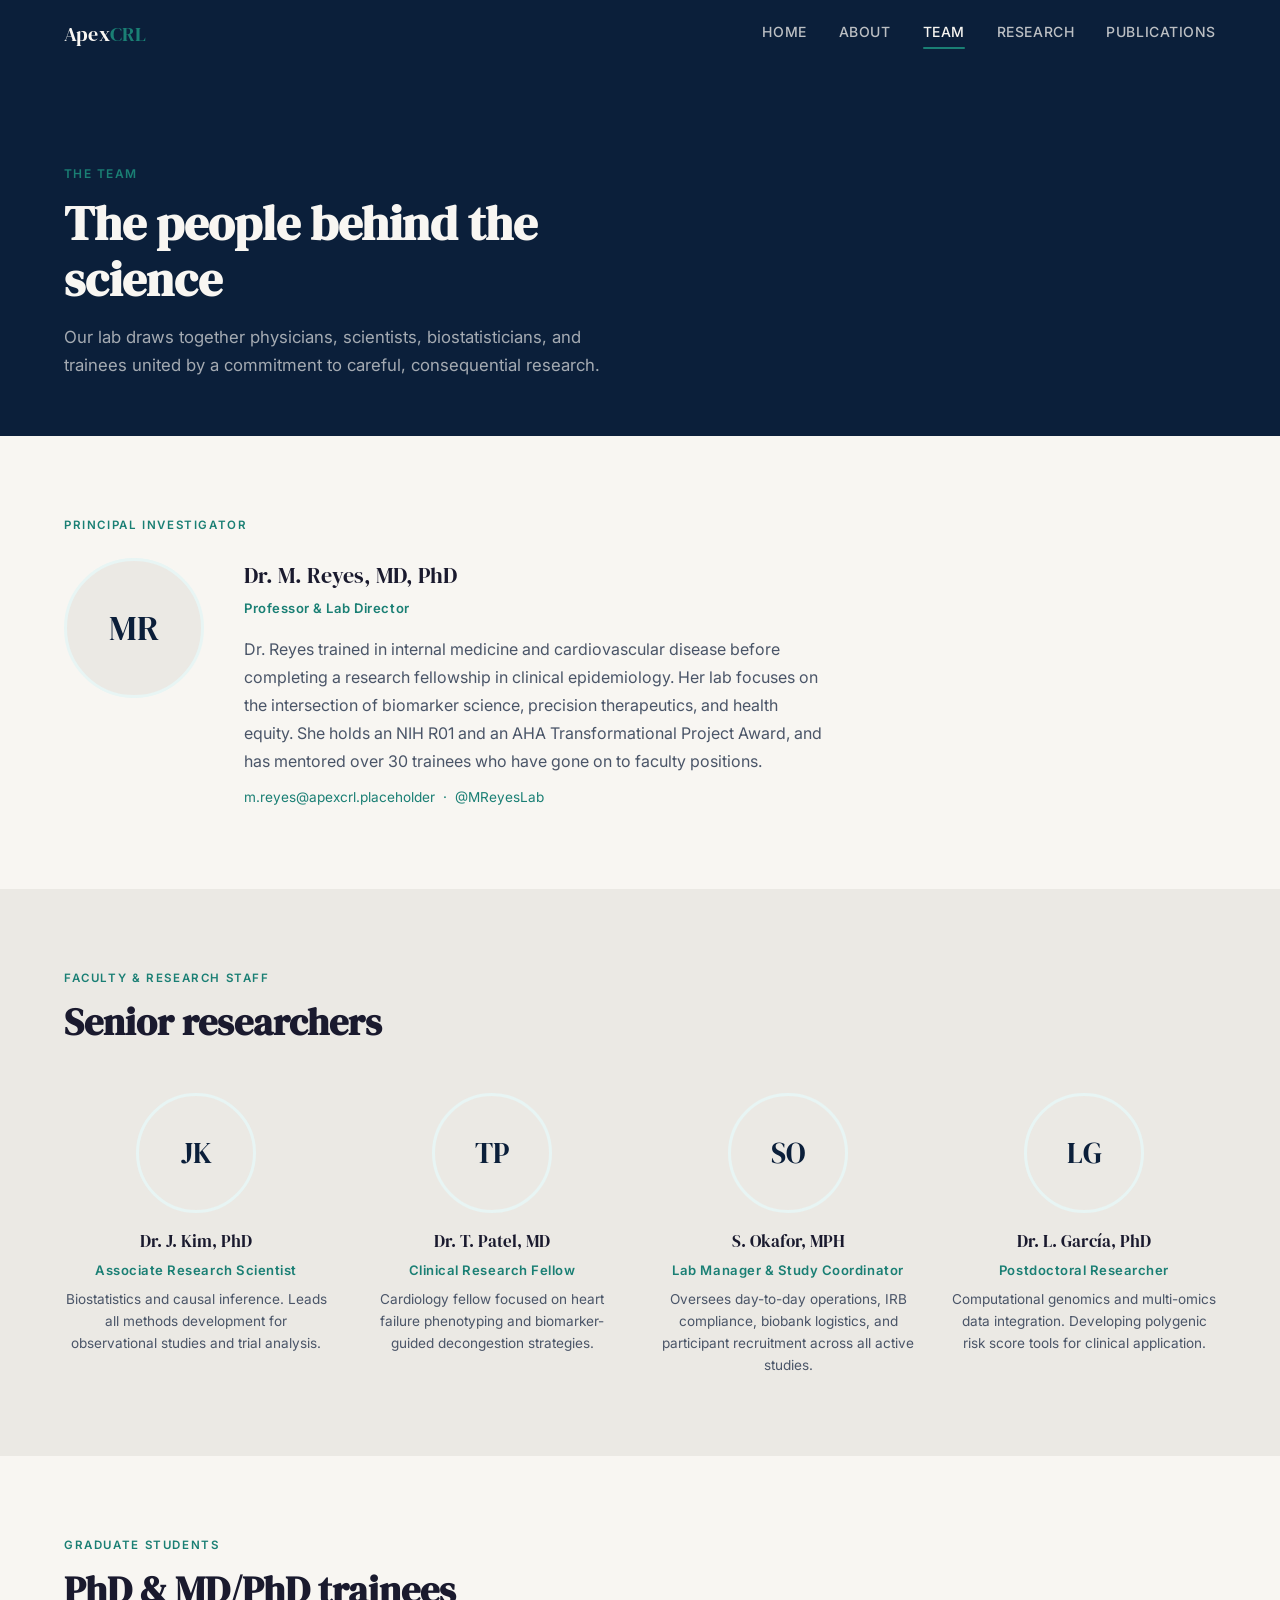
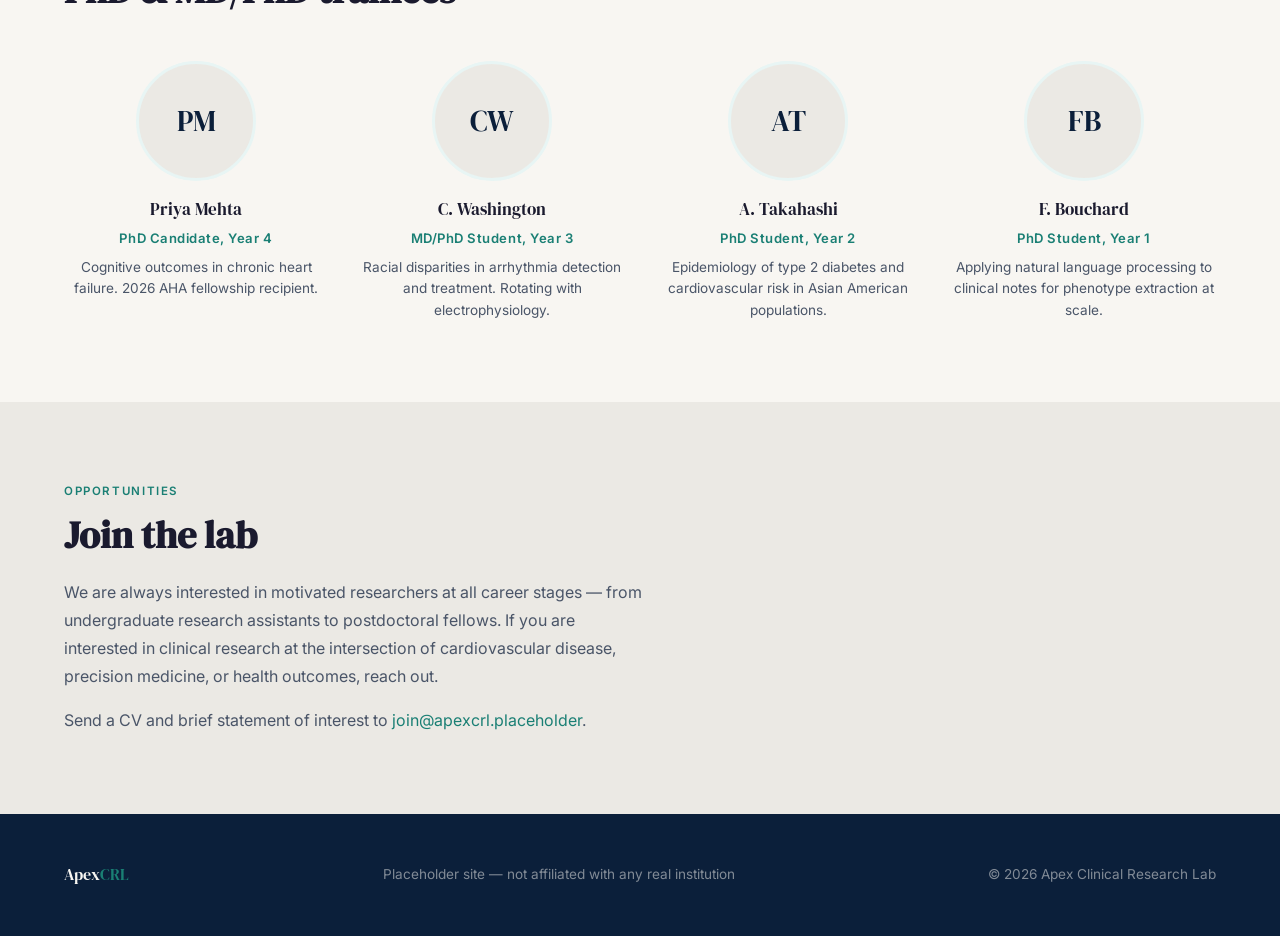
==== team.html @ e26b0ad1 "Initial commit" ====
<!DOCTYPE html>
<html lang="en">
<head>
  <meta charset="UTF-8" />
  <meta name="viewport" content="width=device-width, initial-scale=1.0" />
  <title>Team — Apex Clinical Research Lab</title>
  <link rel="stylesheet" href="css/style.css" />
</head>
<body>

  <nav>
    <a href="index.html" class="nav-logo">Apex<span>CRL</span></a>
    <ul class="nav-links">
      <li><a href="index.html">Home</a></li>
      <li><a href="about.html">About</a></li>
      <li><a href="team.html">Team</a></li>
      <li><a href="research.html">Research</a></li>
      <li><a href="publications.html">Publications</a></li>
    </ul>
    <div class="nav-hamburger" aria-label="Menu">
      <span></span><span></span><span></span>
    </div>
  </nav>

  <main>

    <div class="page-hero">
      <p class="eyebrow">The team</p>
      <h1>The people behind the science</h1>
      <p>
        Our lab draws together physicians, scientists, biostatisticians, and trainees
        united by a commitment to careful, consequential research.
      </p>
    </div>

    <!-- ── Principal Investigator ── -->
    <section class="section">
      <p class="section-label">Principal Investigator</p>
      <div style="display:flex; gap:2.5rem; align-items:flex-start; flex-wrap:wrap; margin-top:1.5rem;">
        <div class="team-avatar" style="width:140px;height:140px;font-size:2.2rem;flex-shrink:0;">MR</div>
        <div style="flex:1;min-width:280px;">
          <div class="team-name" style="font-size:1.4rem;margin-bottom:0.25rem;">Dr. M. Reyes, MD, PhD</div>
          <div class="team-role">Professor &amp; Lab Director</div>
          <p class="section-body mt-sm">
            Dr. Reyes trained in internal medicine and cardiovascular disease before completing a research fellowship in clinical epidemiology. Her lab focuses on the intersection of biomarker science, precision therapeutics, and health equity. She holds an NIH R01 and an AHA Transformational Project Award, and has mentored over 30 trainees who have gone on to faculty positions.
          </p>
          <p style="margin-top:0.75rem;font-size:0.85rem;color:var(--teal);">
            m.reyes@apexcrl.placeholder &nbsp;·&nbsp; @MReyesLab
          </p>
        </div>
      </div>
    </section>

    <!-- ── Faculty & Staff ── -->
    <section class="section bg-mist">
      <p class="section-label">Faculty &amp; Research Staff</p>
      <h2 class="section-heading">Senior researchers</h2>
      <div class="team-grid">
        <div class="team-card">
          <div class="team-avatar">JK</div>
          <div class="team-name">Dr. J. Kim, PhD</div>
          <div class="team-role">Associate Research Scientist</div>
          <p class="team-bio">Biostatistics and causal inference. Leads all methods development for observational studies and trial analysis.</p>
        </div>
        <div class="team-card">
          <div class="team-avatar">TP</div>
          <div class="team-name">Dr. T. Patel, MD</div>
          <div class="team-role">Clinical Research Fellow</div>
          <p class="team-bio">Cardiology fellow focused on heart failure phenotyping and biomarker-guided decongestion strategies.</p>
        </div>
        <div class="team-card">
          <div class="team-avatar">SO</div>
          <div class="team-name">S. Okafor, MPH</div>
          <div class="team-role">Lab Manager &amp; Study Coordinator</div>
          <p class="team-bio">Oversees day-to-day operations, IRB compliance, biobank logistics, and participant recruitment across all active studies.</p>
        </div>
        <div class="team-card">
          <div class="team-avatar">LG</div>
          <div class="team-name">Dr. L. García, PhD</div>
          <div class="team-role">Postdoctoral Researcher</div>
          <p class="team-bio">Computational genomics and multi-omics data integration. Developing polygenic risk score tools for clinical application.</p>
        </div>
      </div>
    </section>

    <!-- ── Graduate Students ── -->
    <section class="section">
      <p class="section-label">Graduate students</p>
      <h2 class="section-heading">PhD &amp; MD/PhD trainees</h2>
      <div class="team-grid">
        <div class="team-card">
          <div class="team-avatar">PM</div>
          <div class="team-name">Priya Mehta</div>
          <div class="team-role">PhD Candidate, Year 4</div>
          <p class="team-bio">Cognitive outcomes in chronic heart failure. 2026 AHA fellowship recipient.</p>
        </div>
        <div class="team-card">
          <div class="team-avatar">CW</div>
          <div class="team-name">C. Washington</div>
          <div class="team-role">MD/PhD Student, Year 3</div>
          <p class="team-bio">Racial disparities in arrhythmia detection and treatment. Rotating with electrophysiology.</p>
        </div>
        <div class="team-card">
          <div class="team-avatar">AT</div>
          <div class="team-name">A. Takahashi</div>
          <div class="team-role">PhD Student, Year 2</div>
          <p class="team-bio">Epidemiology of type 2 diabetes and cardiovascular risk in Asian American populations.</p>
        </div>
        <div class="team-card">
          <div class="team-avatar">FB</div>
          <div class="team-name">F. Bouchard</div>
          <div class="team-role">PhD Student, Year 1</div>
          <p class="team-bio">Applying natural language processing to clinical notes for phenotype extraction at scale.</p>
        </div>
      </div>
    </section>

    <!-- ── Join ── -->
    <section class="section bg-mist">
      <p class="section-label">Opportunities</p>
      <h2 class="section-heading">Join the lab</h2>
      <p class="section-body">
        We are always interested in motivated researchers at all career stages — from
        undergraduate research assistants to postdoctoral fellows. If you are interested
        in clinical research at the intersection of cardiovascular disease, precision
        medicine, or health outcomes, reach out.
      </p>
      <p class="section-body mt-sm">
        Send a CV and brief statement of interest to
        <a href="mailto:join@apexcrl.placeholder" style="color:var(--teal);">join@apexcrl.placeholder</a>.
      </p>
    </section>

  </main>

  <footer>
    <div class="foot-logo">Apex<span>CRL</span></div>
    <div>Placeholder site — not affiliated with any real institution</div>
    <div>© 2026 Apex Clinical Research Lab</div>
  </footer>

  <script src="js/nav.js"></script>
</body>
</html>
---- css/style.css ----
/* ============================
   APEX CLINICAL RESEARCH LAB
   Main Stylesheet
   ============================ */

@import url('https://fonts.googleapis.com/css2?family=DM+Serif+Display:ital@0;1&family=Inter:wght@300;400;500;600&display=swap');

/* ── Tokens ── */
:root {
  --navy:   #0B1F3A;
  --teal:   #1A7F74;
  --teal-light: #e8f5f4;
  --white:  #F8F6F2;
  --slate:  #4A5568;
  --mist:   #EBE9E4;
  --text:   #1a1a2e;
  --nav-h:  68px;
}

/* ── Reset ── */
*, *::before, *::after { box-sizing: border-box; margin: 0; padding: 0; }
html { scroll-behavior: smooth; }
body {
  font-family: 'Inter', sans-serif;
  background: var(--white);
  color: var(--text);
  font-size: 16px;
  line-height: 1.6;
}
img { max-width: 100%; display: block; }
a { color: inherit; text-decoration: none; }

/* ── Nav ── */
nav {
  position: fixed;
  top: 0; left: 0; right: 0;
  height: var(--nav-h);
  background: var(--navy);
  display: flex;
  align-items: center;
  justify-content: space-between;
  padding: 0 5%;
  z-index: 100;
}
.nav-logo {
  font-family: 'DM Serif Display', serif;
  font-size: 1.25rem;
  color: var(--white);
  letter-spacing: 0.01em;
}
.nav-logo span { color: var(--teal); }
.nav-links {
  display: flex;
  gap: 2rem;
  list-style: none;
}
.nav-links a {
  color: rgba(248,246,242,0.75);
  font-size: 0.875rem;
  font-weight: 500;
  letter-spacing: 0.04em;
  text-transform: uppercase;
  transition: color 0.2s;
}
.nav-links a:hover,
.nav-links a.active { color: var(--white); }
.nav-links a.active::after {
  content: '';
  display: block;
  height: 2px;
  background: var(--teal);
  margin-top: 2px;
  border-radius: 1px;
}
.nav-hamburger { display: none; cursor: pointer; flex-direction: column; gap: 5px; }
.nav-hamburger span { display: block; width: 24px; height: 2px; background: var(--white); transition: 0.3s; }

/* ── Page Wrapper ── */
main { padding-top: var(--nav-h); }

/* ── Hero (index only) ── */
.hero {
  background: var(--navy);
  color: var(--white);
  min-height: 92vh;
  display: flex;
  flex-direction: column;
  justify-content: center;
  padding: 6rem 5% 4rem;
  position: relative;
  overflow: hidden;
}
.hero-ekg {
  position: absolute;
  bottom: 0; left: 0;
  width: 100%;
  opacity: 0.12;
  pointer-events: none;
}
.hero-eyebrow {
  font-size: 0.75rem;
  font-weight: 600;
  letter-spacing: 0.12em;
  text-transform: uppercase;
  color: var(--teal);
  margin-bottom: 1.25rem;
}
.hero h1 {
  font-family: 'DM Serif Display', serif;
  font-size: clamp(2.4rem, 5.5vw, 4.5rem);
  line-height: 1.1;
  max-width: 720px;
  margin-bottom: 1.5rem;
}
.hero h1 em { font-style: italic; color: rgba(248,246,242,0.7); }
.hero-sub {
  font-size: 1.1rem;
  color: rgba(248,246,242,0.65);
  max-width: 520px;
  margin-bottom: 2.5rem;
  line-height: 1.7;
}
.hero-cta {
  display: inline-flex;
  align-items: center;
  gap: 0.5rem;
  background: var(--teal);
  color: var(--white);
  padding: 0.85rem 1.75rem;
  border-radius: 4px;
  font-weight: 500;
  font-size: 0.9rem;
  letter-spacing: 0.02em;
  transition: background 0.2s, transform 0.15s;
}
.hero-cta:hover { background: #15695f; transform: translateY(-1px); }
.hero-stats {
  display: flex;
  gap: 3rem;
  margin-top: 4rem;
  padding-top: 2rem;
  border-top: 1px solid rgba(248,246,242,0.1);
}
.hero-stat-num {
  font-family: 'DM Serif Display', serif;
  font-size: 2.5rem;
  color: var(--white);
  line-height: 1;
}
.hero-stat-label {
  font-size: 0.78rem;
  color: rgba(248,246,242,0.5);
  text-transform: uppercase;
  letter-spacing: 0.08em;
  margin-top: 0.3rem;
}

/* ── Page Hero (inner pages) ── */
.page-hero {
  background: var(--navy);
  color: var(--white);
  padding: 5rem 5% 3.5rem;
}
.page-hero .eyebrow {
  font-size: 0.75rem;
  font-weight: 600;
  letter-spacing: 0.12em;
  text-transform: uppercase;
  color: var(--teal);
  margin-bottom: 0.75rem;
}
.page-hero h1 {
  font-family: 'DM Serif Display', serif;
  font-size: clamp(2rem, 4vw, 3rem);
  line-height: 1.15;
  max-width: 640px;
}
.page-hero p {
  margin-top: 1rem;
  color: rgba(248,246,242,0.65);
  max-width: 540px;
  font-size: 1.05rem;
  line-height: 1.7;
}

/* ── Section Shared ── */
.section { padding: 5rem 5%; }
.section-label {
  font-size: 0.72rem;
  font-weight: 600;
  letter-spacing: 0.14em;
  text-transform: uppercase;
  color: var(--teal);
  margin-bottom: 0.75rem;
}
.section-heading {
  font-family: 'DM Serif Display', serif;
  font-size: clamp(1.8rem, 3vw, 2.5rem);
  line-height: 1.2;
  margin-bottom: 1.25rem;
  max-width: 560px;
}
.section-body {
  color: var(--slate);
  max-width: 580px;
  line-height: 1.75;
}

/* ── Home: Focus Areas ── */
.focus-grid {
  display: grid;
  grid-template-columns: repeat(auto-fit, minmax(260px, 1fr));
  gap: 1.5rem;
  margin-top: 3rem;
}
.focus-card {
  background: var(--white);
  border: 1px solid var(--mist);
  border-radius: 8px;
  padding: 2rem;
  transition: border-color 0.2s, box-shadow 0.2s;
}
.focus-card:hover {
  border-color: var(--teal);
  box-shadow: 0 4px 20px rgba(26,127,116,0.08);
}
.focus-icon {
  width: 40px; height: 40px;
  background: var(--teal-light);
  border-radius: 8px;
  display: flex; align-items: center; justify-content: center;
  margin-bottom: 1rem;
  font-size: 1.2rem;
}
.focus-card h3 {
  font-family: 'DM Serif Display', serif;
  font-size: 1.15rem;
  margin-bottom: 0.5rem;
}
.focus-card p { font-size: 0.9rem; color: var(--slate); line-height: 1.65; }

/* ── Home: Latest News ── */
.news-strip { background: var(--mist); }
.news-list { display: flex; flex-direction: column; gap: 0; margin-top: 2rem; }
.news-item {
  display: flex;
  align-items: baseline;
  gap: 1.5rem;
  padding: 1.25rem 0;
  border-bottom: 1px solid #d9d6d0;
}
.news-date {
  font-size: 0.78rem;
  color: var(--teal);
  font-weight: 600;
  letter-spacing: 0.06em;
  min-width: 90px;
}
.news-title { font-size: 0.95rem; color: var(--text); }
.news-title a:hover { color: var(--teal); }

/* ── About ── */
.about-grid {
  display: grid;
  grid-template-columns: 1fr 1fr;
  gap: 5rem;
  align-items: center;
}
.about-img-placeholder {
  background: var(--mist);
  aspect-ratio: 4/3;
  border-radius: 8px;
  display: flex;
  align-items: center;
  justify-content: center;
  color: var(--slate);
  font-size: 0.85rem;
  letter-spacing: 0.04em;
}
.value-list { margin-top: 2rem; display: flex; flex-direction: column; gap: 1rem; }
.value-item { display: flex; gap: 1rem; align-items: flex-start; }
.value-dot {
  width: 8px; height: 8px; border-radius: 50%;
  background: var(--teal); margin-top: 7px; flex-shrink: 0;
}
.value-item strong { display: block; margin-bottom: 0.15rem; font-weight: 600; font-size: 0.95rem; }
.value-item p { font-size: 0.9rem; color: var(--slate); }

/* ── Team ── */
.team-grid {
  display: grid;
  grid-template-columns: repeat(auto-fill, minmax(220px, 1fr));
  gap: 2rem;
  margin-top: 3rem;
}
.team-card { text-align: center; }
.team-avatar {
  width: 120px; height: 120px;
  border-radius: 50%;
  background: var(--mist);
  margin: 0 auto 1rem;
  display: flex; align-items: center; justify-content: center;
  font-family: 'DM Serif Display', serif;
  font-size: 1.8rem;
  color: var(--navy);
  border: 3px solid var(--teal-light);
}
.team-name { font-family: 'DM Serif Display', serif; font-size: 1.05rem; margin-bottom: 0.25rem; }
.team-role { font-size: 0.82rem; color: var(--teal); font-weight: 600; letter-spacing: 0.04em; margin-bottom: 0.5rem; }
.team-bio { font-size: 0.85rem; color: var(--slate); line-height: 1.6; }

/* ── Research ── */
.research-item {
  padding: 2.5rem 0;
  border-bottom: 1px solid var(--mist);
  display: grid;
  grid-template-columns: 1fr auto;
  gap: 2rem;
  align-items: start;
}
.research-item:last-child { border-bottom: none; }
.research-tag {
  display: inline-block;
  background: var(--teal-light);
  color: var(--teal);
  font-size: 0.72rem;
  font-weight: 600;
  letter-spacing: 0.08em;
  text-transform: uppercase;
  padding: 0.2rem 0.65rem;
  border-radius: 20px;
  margin-bottom: 0.75rem;
}
.research-item h3 {
  font-family: 'DM Serif Display', serif;
  font-size: 1.2rem;
  margin-bottom: 0.5rem;
}
.research-item p { font-size: 0.9rem; color: var(--slate); line-height: 1.7; }
.research-status {
  font-size: 0.78rem;
  font-weight: 600;
  letter-spacing: 0.06em;
  padding: 0.3rem 0.8rem;
  border-radius: 20px;
  white-space: nowrap;
}
.status-active { background: #d1fae5; color: #065f46; }
.status-recruiting { background: #fef3c7; color: #92400e; }
.status-completed { background: var(--mist); color: var(--slate); }

/* ── Publications ── */
.pub-filters {
  display: flex;
  gap: 0.5rem;
  flex-wrap: wrap;
  margin-bottom: 2rem;
}
.pub-filter-btn {
  padding: 0.4rem 1rem;
  border: 1px solid var(--mist);
  border-radius: 20px;
  background: transparent;
  font-family: 'Inter', sans-serif;
  font-size: 0.82rem;
  cursor: pointer;
  transition: all 0.2s;
  color: var(--slate);
}
.pub-filter-btn.active,
.pub-filter-btn:hover {
  background: var(--navy);
  color: var(--white);
  border-color: var(--navy);
}
.pub-list { display: flex; flex-direction: column; }
.pub-item {
  padding: 2rem 0;
  border-bottom: 1px solid var(--mist);
}
.pub-item:last-child { border-bottom: none; }
.pub-year {
  font-size: 0.75rem;
  font-weight: 600;
  color: var(--teal);
  letter-spacing: 0.08em;
  margin-bottom: 0.4rem;
}
.pub-title {
  font-family: 'DM Serif Display', serif;
  font-size: 1.05rem;
  margin-bottom: 0.35rem;
  line-height: 1.3;
}
.pub-authors { font-size: 0.85rem; color: var(--slate); margin-bottom: 0.3rem; }
.pub-journal { font-size: 0.82rem; color: var(--slate); font-style: italic; }
.pub-journal a { color: var(--teal); text-decoration: underline; text-underline-offset: 2px; }

/* ── Footer ── */
footer {
  background: var(--navy);
  color: rgba(248,246,242,0.5);
  padding: 3rem 5%;
  display: flex;
  justify-content: space-between;
  align-items: center;
  flex-wrap: wrap;
  gap: 1rem;
  font-size: 0.85rem;
}
footer .foot-logo {
  font-family: 'DM Serif Display', serif;
  font-size: 1rem;
  color: var(--white);
}
footer .foot-logo span { color: var(--teal); }

/* ── Utilities ── */
.bg-mist { background: var(--mist); }
.mt-sm { margin-top: 1rem; }
.mt-md { margin-top: 2rem; }

/* ── Responsive ── */
@media (max-width: 768px) {
  .nav-links { display: none; }
  .nav-hamburger { display: flex; }
  .nav-links.open {
    display: flex;
    flex-direction: column;
    position: absolute;
    top: var(--nav-h);
    left: 0; right: 0;
    background: var(--navy);
    padding: 1.5rem 5%;
    gap: 1.25rem;
  }
  .hero-stats { flex-direction: column; gap: 1.5rem; }
  .about-grid { grid-template-columns: 1fr; gap: 2.5rem; }
  .research-item { grid-template-columns: 1fr; }
  footer { flex-direction: column; text-align: center; }
}

@media (prefers-reduced-motion: reduce) {
  * { transition: none !important; animation: none !important; }
}
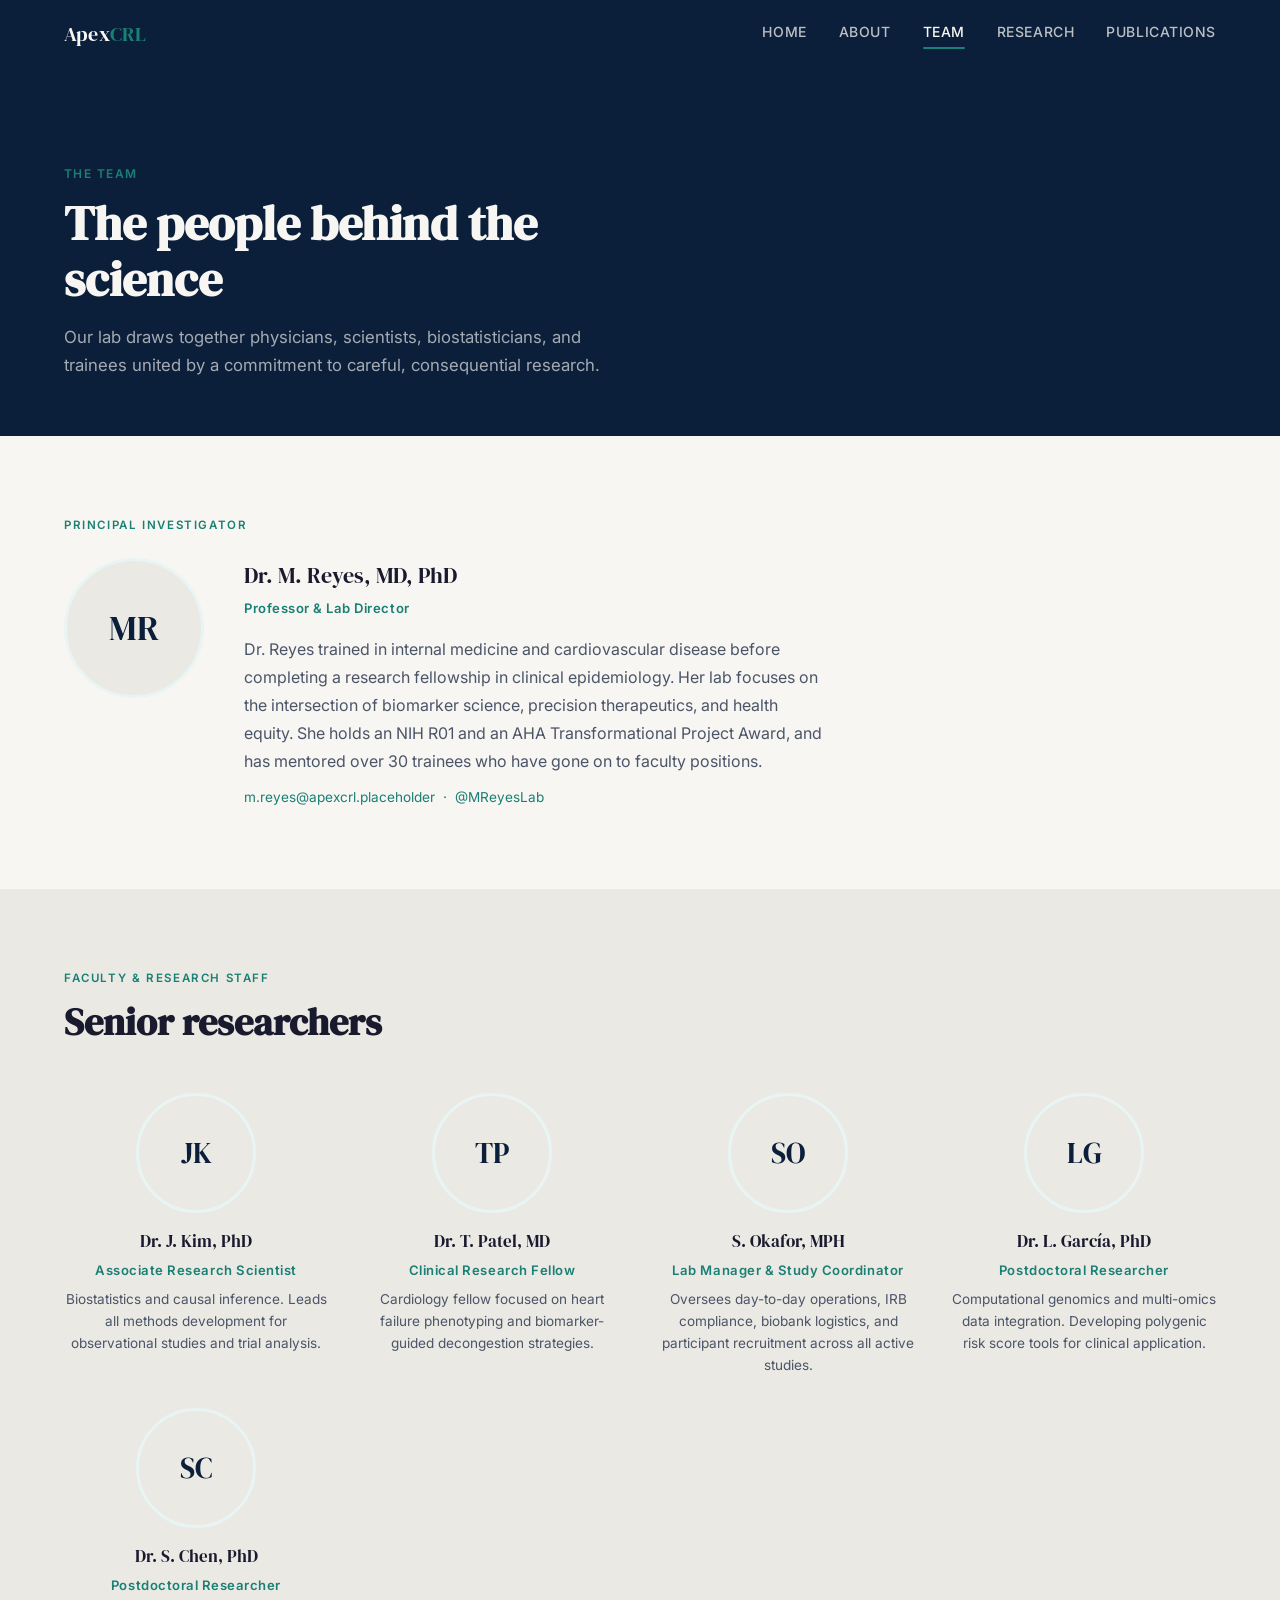
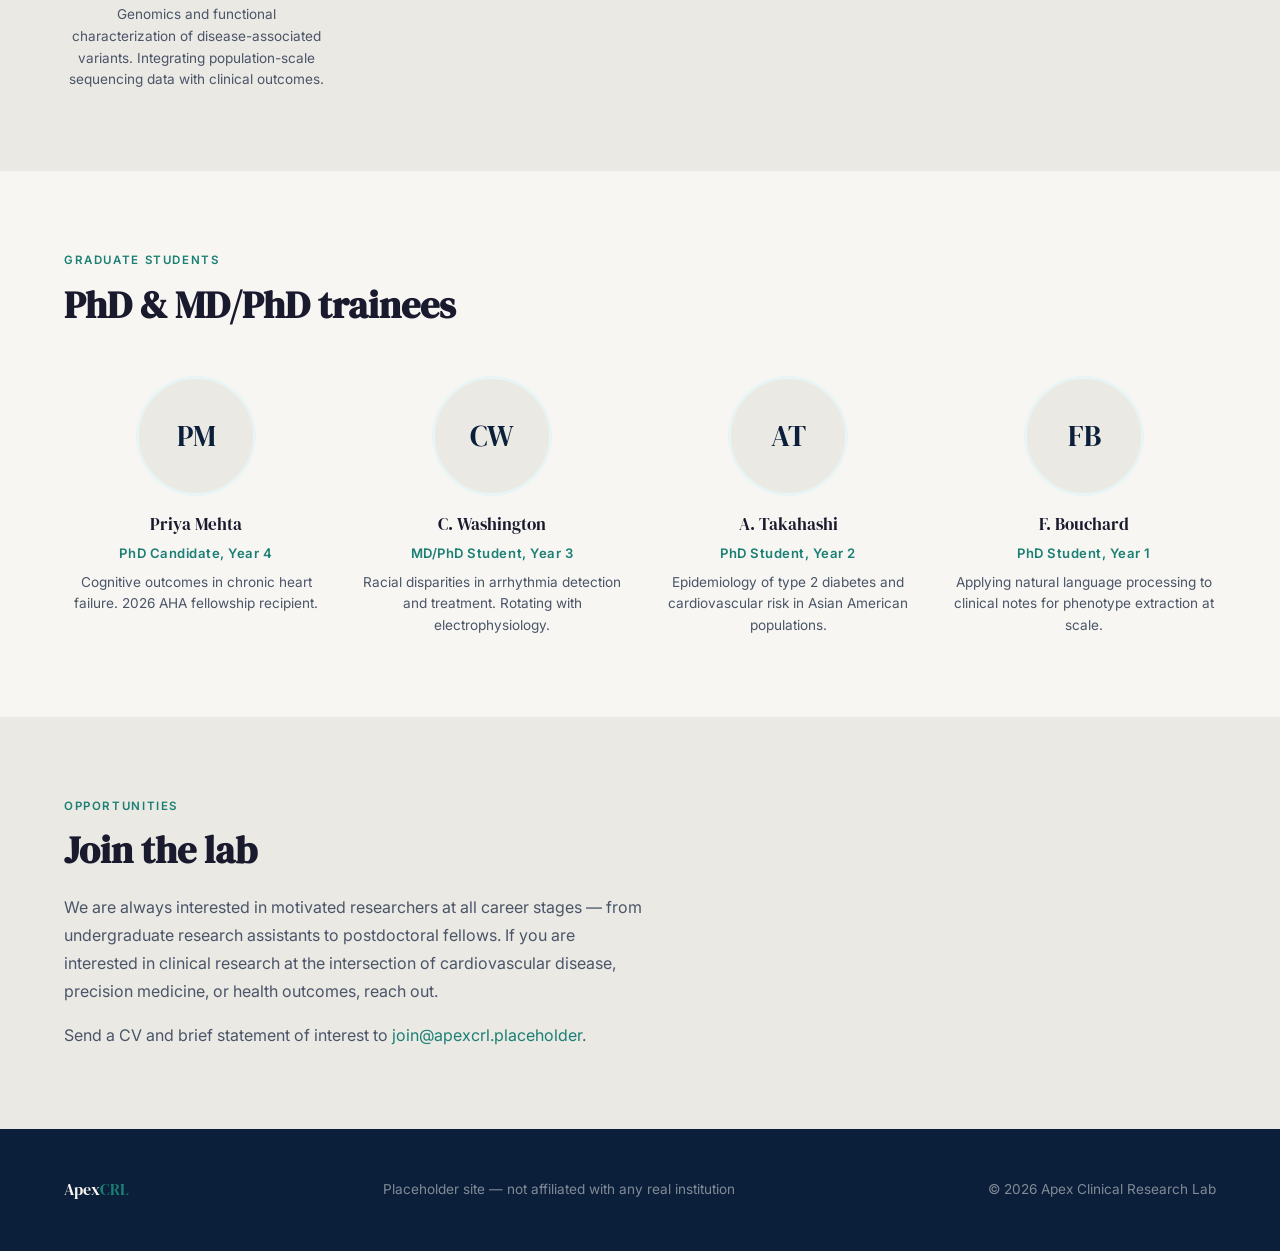
==== commit e6ea9e67: "Update team.html" ====
--- a/team.html
+++ b/team.html
@@ -80,6 +80,12 @@
           <div class="team-role">Postdoctoral Researcher</div>
           <p class="team-bio">Computational genomics and multi-omics data integration. Developing polygenic risk score tools for clinical application.</p>
         </div>
+        <div class="team-card">
+          <div class="team-avatar">SC</div>
+          <div class="team-name">Dr. S. Chen, PhD</div>
+          <div class="team-role">Postdoctoral Researcher</div>
+          <p class="team-bio">Genomics and functional characterization of disease-associated variants. Integrating population-scale sequencing data with clinical outcomes.</p>
+        </div>
       </div>
     </section>
 
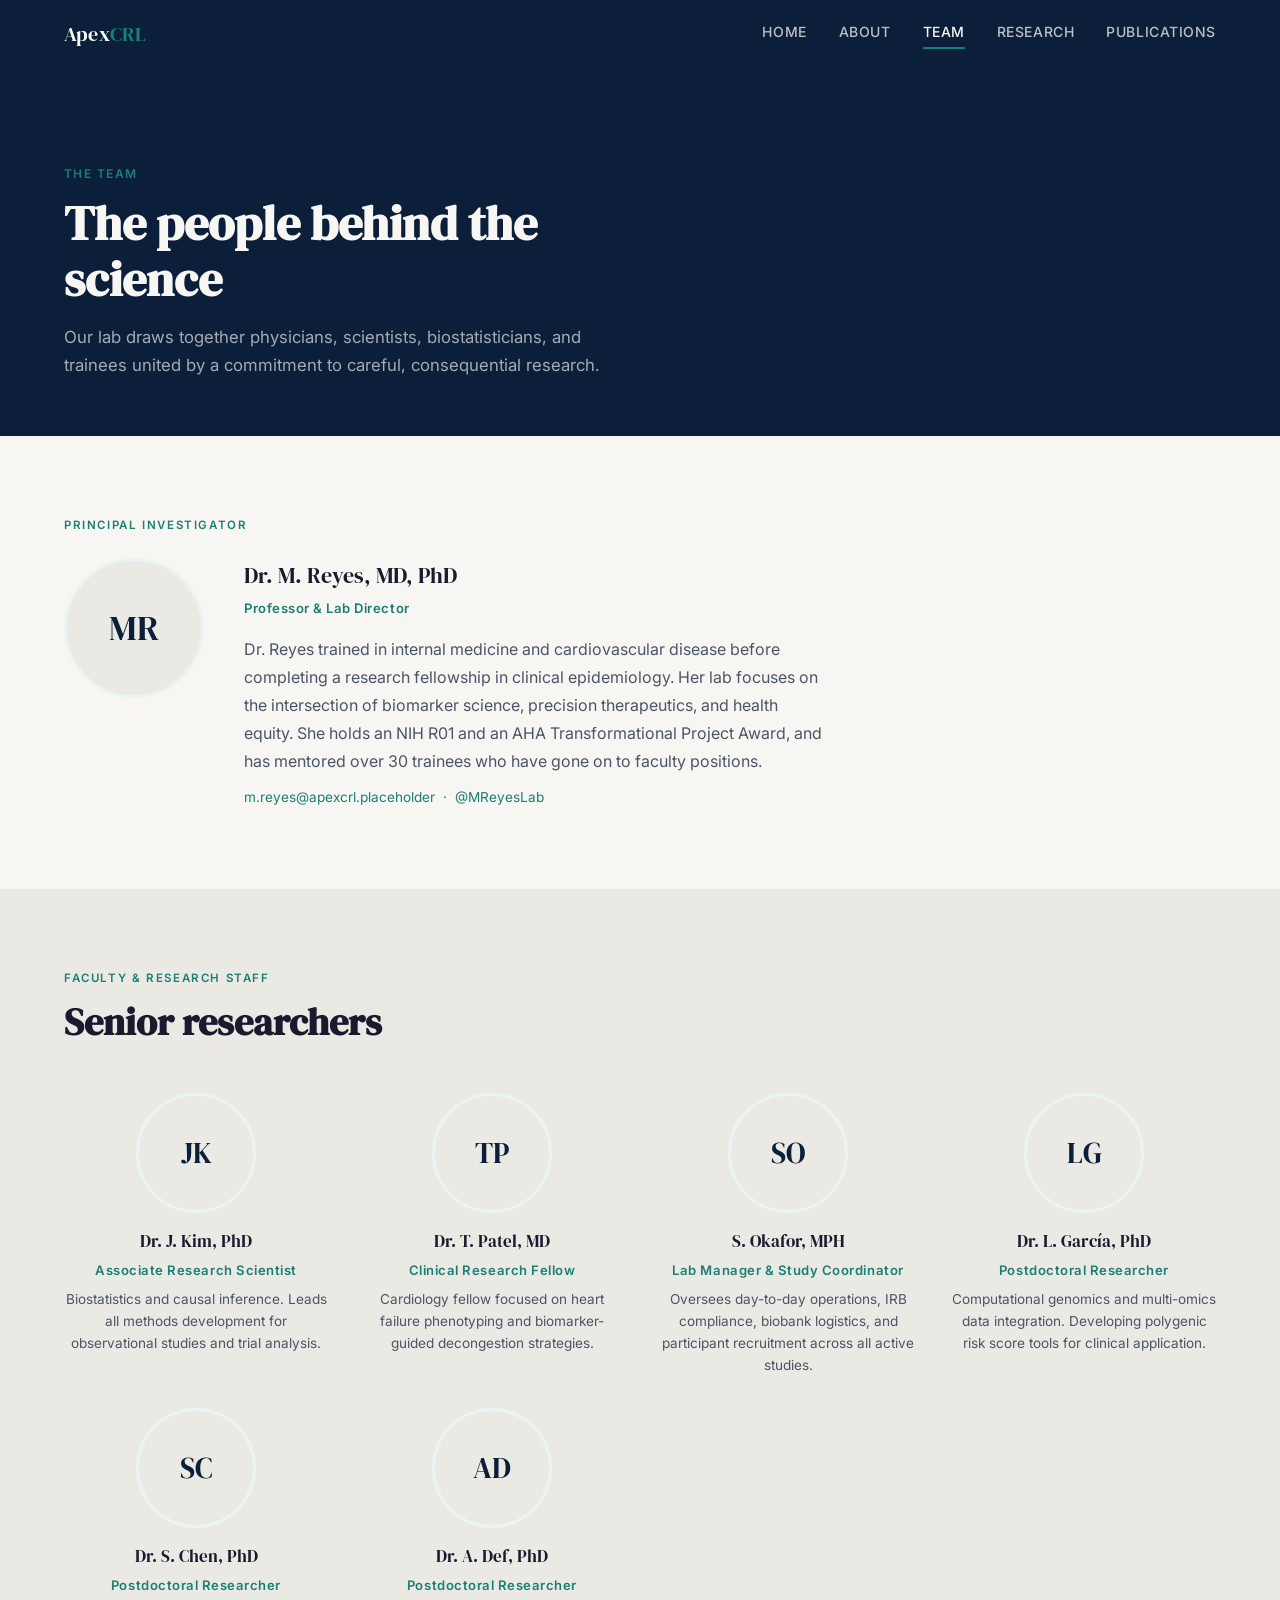
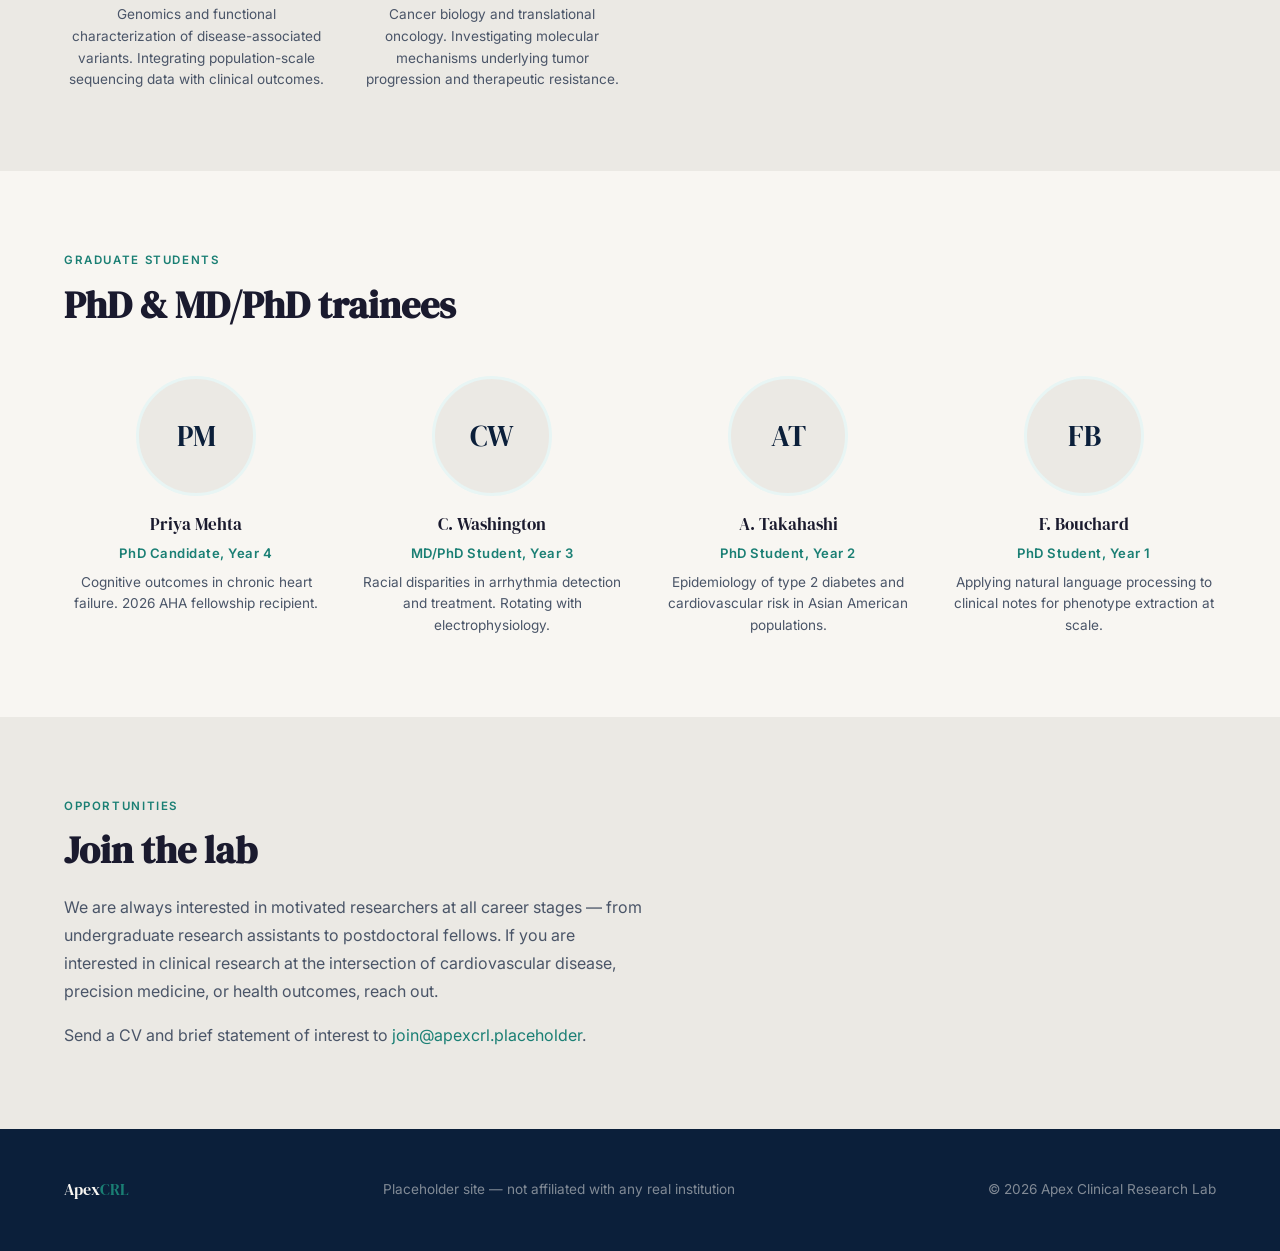
==== commit fdb816ac: "added team member" ====
--- a/team.html
+++ b/team.html
@@ -86,6 +86,12 @@
           <div class="team-role">Postdoctoral Researcher</div>
           <p class="team-bio">Genomics and functional characterization of disease-associated variants. Integrating population-scale sequencing data with clinical outcomes.</p>
         </div>
+        <div class="team-card">
+          <div class="team-avatar">AD</div>
+          <div class="team-name">Dr. A. Def, PhD</div>
+          <div class="team-role">Postdoctoral Researcher</div>
+          <p class="team-bio">Cancer biology and translational oncology. Investigating molecular mechanisms underlying tumor progression and therapeutic resistance.</p>
+        </div>
       </div>
     </section>
 
